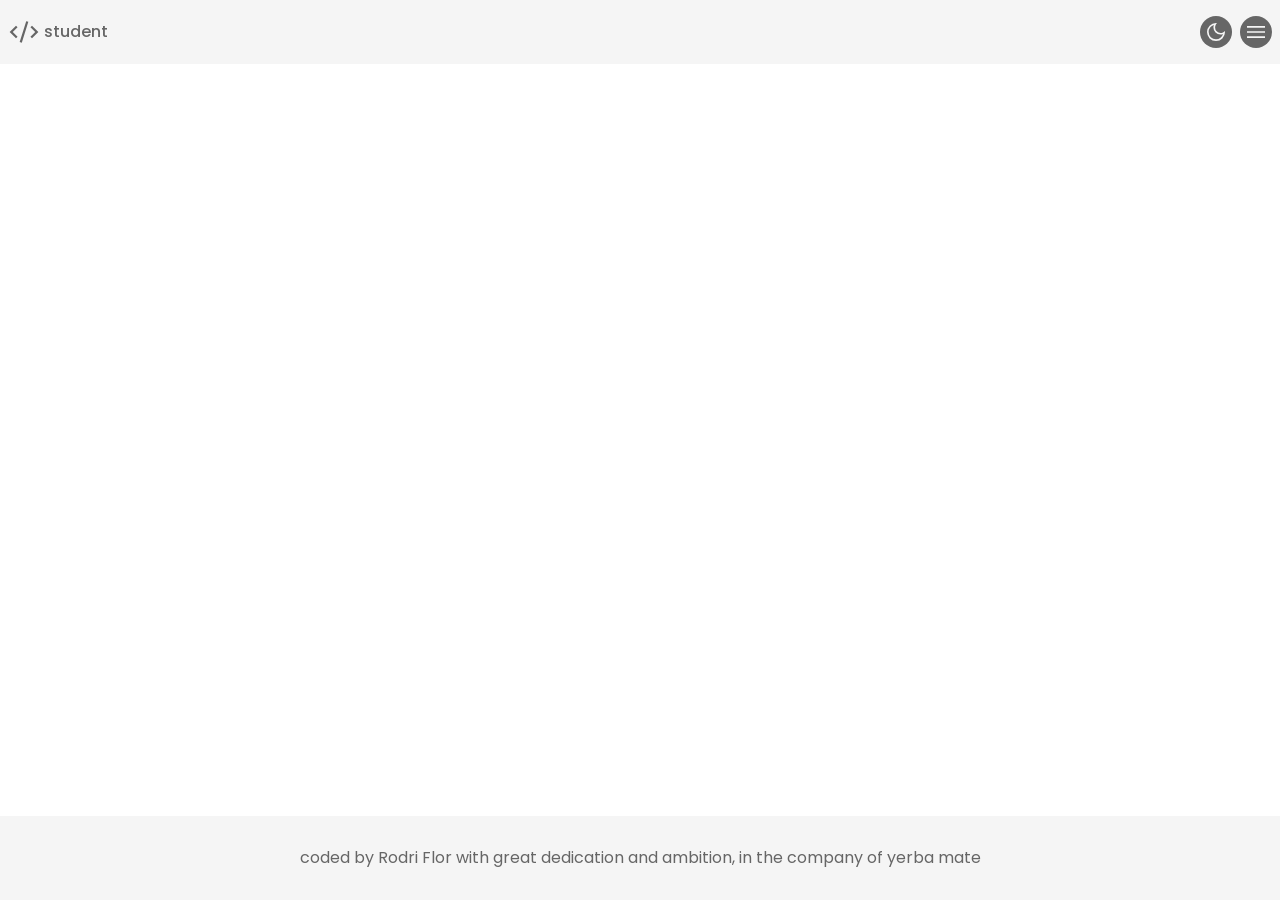
==== about.html @ 96603b1d "Replacing `<br>` with `<span>`. The `<span>` tags will serve as my line breaks in the text." ====
<!DOCTYPE html>
<html lang="en">
<head>
    <meta charset="UTF-8">
    <meta name="viewport" content="width=device-width, initial-scale=1.0">
    
    <!-- font family pack from 'google fonts' -->
    <link rel="preconnect" href="https://fonts.googleapis.com">
    <link rel="preconnect" href="https://fonts.gstatic.com" crossorigin>
    <link href="https://fonts.googleapis.com/css2?family=Poppins:ital,wght@0,100;0,200;0,300;0,400;0,500;0,600;0,700;0,800;0,900;1,100;1,200;1,300;1,400;1,500;1,600;1,700;1,800;1,900&display=swap" rel="stylesheet">

    <!-- CSS files in order. consistent, specific and unique designs. -->
    <link rel="stylesheet" href="./css/base.css">


    <title> Portfolio Task </title>
</head>
<body>
    
    <header>
        <div class="head-container">
            <!-- brandname -->
            <a href="/" class="brand-link">
                <img src="./img/icon/code-dark-icon.svg" alt=""> 
                <span> student </span> 
            </a>

            <!-- toggle buttons -->
            <div class="header-toggle-box">
                <button aria-label="toggle to dark/light mode">
                    <img src="./img/icon/moon-light-icon.svg" alt="" aria-hidden="true"> 
                </button>
                <button aria-label="toggle to open/close the dropmenu" popovertarget="drop-menu">
                    <img src="./img/icon/menu-light-icon.svg" alt="" aria-hidden="true">
                </button>
            </div>
        </div>


        <!-- page categories links -->
        <nav id="drop-menu" aria-label="main" popover="auto">
            <ul class="nav-page-list">
                <li>
                    <a href="./index.html" class="nav-link"> home </a>
                </li>         
                <li>
                    <a href="./about.html" class="nav-link"> about me </a>
                </li>
                <li>
                    <a href="./tech.html" class="nav-link"> tech stacks </a>
                </li>
                <li>
                    <a href="./projects.html" class="nav-link"> projects </a>
                </li>
                <li>
                    <a href="./contact.html" class="nav-link"> contact </a>
                </li>
            </ul>

            <!-- social media image link -->
            <ul class="nav-social-list">
                <li>
                    <a href="#" aria-label="linkedin profile">
                        <img src="./img/logo/linkedin-logo.svg" alt="" aria-hidden="true">
                    </a>
                </li>
                <li>
                    <a href="#" aria-label="github profile">
                        <img src="./img/logo/github-logo.svg" alt="" aria-hidden="true">
                    </a>
                </li>
                <li>
                    <a href="#" aria-label="x profile">
                        <img src="./img/logo/x-logo.svg" alt="" aria-hidden="true">
                    </a>
                </li>
            </ul>
        </nav>
    </header>

    
    <main>
        <div>
            
        </div>
    </main>


    <footer>
        <div class="foot-container">
            <p class="foot-p"> 
                coded by Rodri Flor with great <span> 
                dedication and ambition, in the </span>
                company of yerba mate 
            </p>
        </div>
    </footer>
    
</body>
</html>
---- css/base.css ----
:root {
    /* color theme */
    --surface:      #ffffff;

    /* header/nav */
    --header-con:   #f5f5f5; 
    --nav-link:     #666666; 
    --nav-button:   #666666;
    --nav-menu:     #f5f5f6;
    --foot-con:     #f5f5f5;
    --foot-p:       #666666;

    /* home */
    --home-titel:   #42446E;
    --pic-frame:    #E70FAA;

    /* contact */
    --contact-title: #42446E;
    --contact-p:     #E70FAA;


}



/*** 2. RESET ***/
* {
/* removes spaces that are already present on a newly opened web page */
margin:     0;
padding:    0;

/* returns the actual content size, including padding, border, margin and etc */
box-sizing: border-box;
}

/* removes the dot that comes with the list item by default */
li, summary { list-style-type: none; }

/* the images on the site is always wide as the parent-element */
img { max-width: 100%; object-fit: cover; }

/* removes the underline, which is the default. */
a { text-decoration: none; }



/*** 3. ELEMENT ***/
/* knowledge from the class */ /*
html {
    font-size: 62.5%; 1rem = 10px
} 
*/



body {
        /* standard font pack for the whole project */
        font-family:        "Poppins", sans-serif;
        font-size:          1rem;
        font-weight:        300;
        line-height:        1;
        background-color:   #ffffff;


        display: grid;
        grid-template-rows: auto 1fr auto;
        min-height: 100dvh;
}



/*** 4. SHARED BLOCK ***/
header {
        background-color: var(--surface);
        user-select: none;


    .head-container {
        display: flex;
        justify-content: space-between;
        padding: 1rem .5rem;
            background-color: var(--header-con);
    }


    .header-toggle-box {
        display: flex;
        column-gap: .5rem;
    }


    #drop-menu {
        border: none;
        width: 100%;
        top: 4rem;
            background-color: var(--nav-menu);
        }


    .nav-social-list {
        display: flex;
        column-gap: 2rem;
        justify-content: center;
        padding: 2rem;
    }
}





footer {
        background-color: var(--foot-con);


    .foot-container {
        padding: 2rem .5rem;
    }
}



/*** 5. FEATURING ***/
/* paragraph */
.foot-p {
        font-weight: 400;
        line-height: 1.25;
        text-align: center;
        color: var(--foot-p);
}


/* link */
.nav-link { 
    display: block;
    padding: 1rem 0;
        font-weight: 400;
        text-align: center;
        color: var(--nav-link);

}


/* link image */
.brand-link {
    display: flex;
    column-gap: .25rem;
    align-items: center;
    max-width: 2rem; max-height: 2rem;
    cursor: pointer;
        
    span {
            font-weight: 500;
            color: var(--nav-link);
    }
}


/* buttons/img */
.header-toggle-box button {
    padding: .25rem;
    border: none;
    border-radius: 50%;
    max-width: 2rem; max-height: 2rem;
        background-color: var(--nav-button);

    img {
        aspect-ratio: 1/1;
    }
}



/*** 6. RESPONSIVE ***/
/* laptop */
@media only screen and (max-width: 64rem) {

}


/* tablet */
@media only screen and (max-width: 48rem) {

}


/* ignore mobile */ 
    /* 
@media only screen and (max-width: 26.5625rem) {

} 
    */
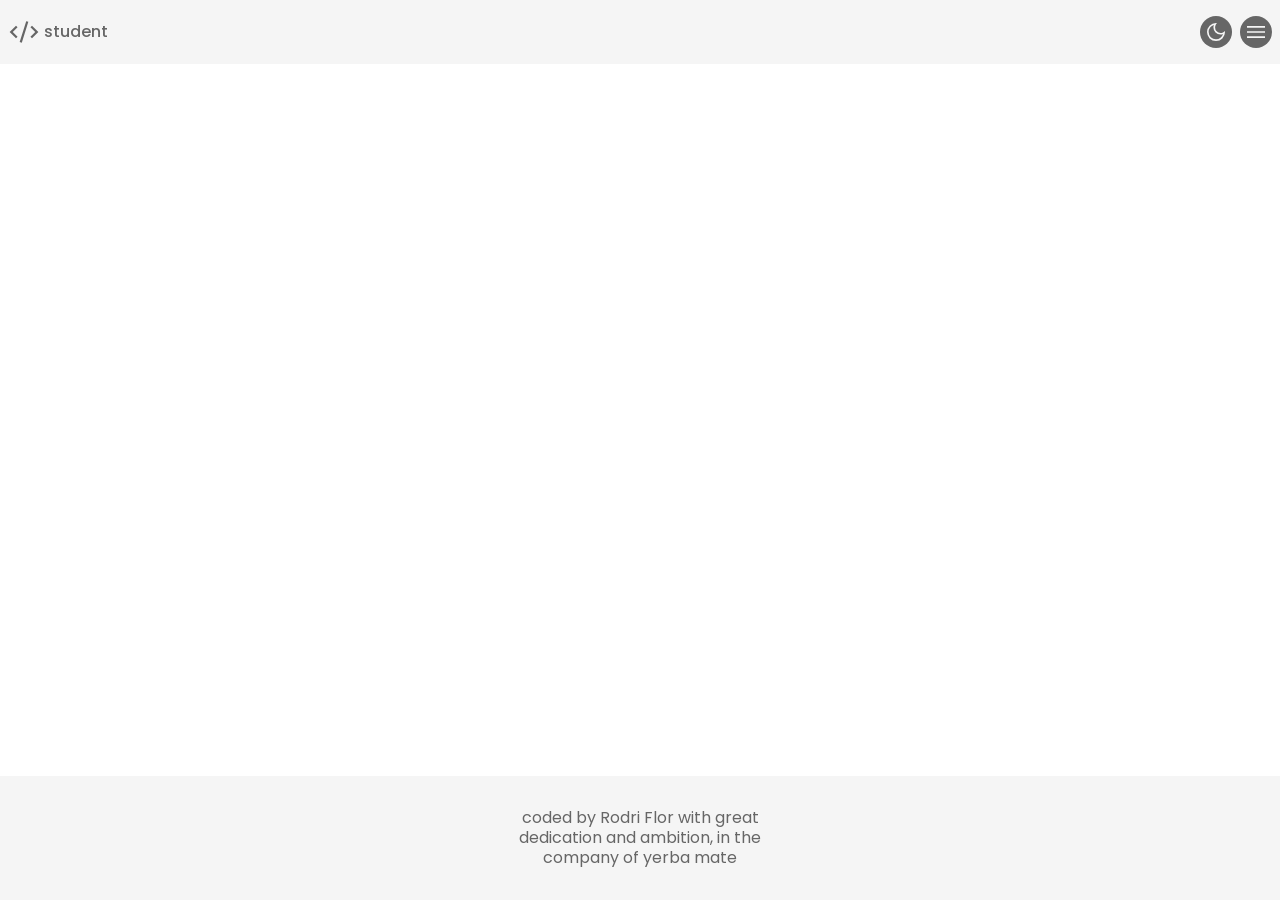
==== commit 1de69ec1: "Created a card for the project section and styled it for mobile view." ====
--- a/about.html
+++ b/about.html
@@ -89,8 +89,8 @@
     <footer>
         <div class="foot-container">
             <p class="foot-p"> 
-                coded by Rodri Flor with great <span> 
-                dedication and ambition, in the </span>
+                coded by Rodri Flor with great <span class="span-br"> 
+                dedication and ambition, in the <span class="span-br">
                 company of yerba mate 
             </p>
         </div>
--- a/css/base.css
+++ b/css/base.css
@@ -1,23 +1,36 @@
 :root {
     /* color theme */
-    --surface:      #ffffff;
+    --surface:      #FFFFFF;
 
     /* header/nav */
-    --header-con:   #f5f5f5; 
+    --header-con:   #F5F5F5; 
     --nav-link:     #666666; 
     --nav-button:   #666666;
-    --nav-menu:     #f5f5f6;
-    --foot-con:     #f5f5f5;
+    --nav-menu:     #F5F5F5;
+    --foot-con:     #F5F5F5;
     --foot-p:       #666666;
 
     /* home */
     --home-titel:   #42446E;
     --pic-frame:    #E70FAA;
 
+    /* tech */
+    --tech-title:   #42446E;
+    --tech-p:       #E70FAA;
+    --tech-bframe:  #F5F5F5;
+
+    /* projects */
+    --project-title:#42446E;
+    --project-p:    #E70FAA;
+    --project-card: #F5F5F5;
+    --pr-card-title:#000000;
+    --pr-card-p:    #666666;
+    --pr-card-foot: #666666;
+    --pr-card-link: #000000;
+
     /* contact */
     --contact-title: #42446E;
     --contact-p:     #E70FAA;
-
 
 }
 
@@ -127,7 +140,12 @@
         line-height: 1.25;
         text-align: center;
         color: var(--foot-p);
-}
+
+    .span-br {
+        display: block;
+    }
+}
+
 
 
 /* link */
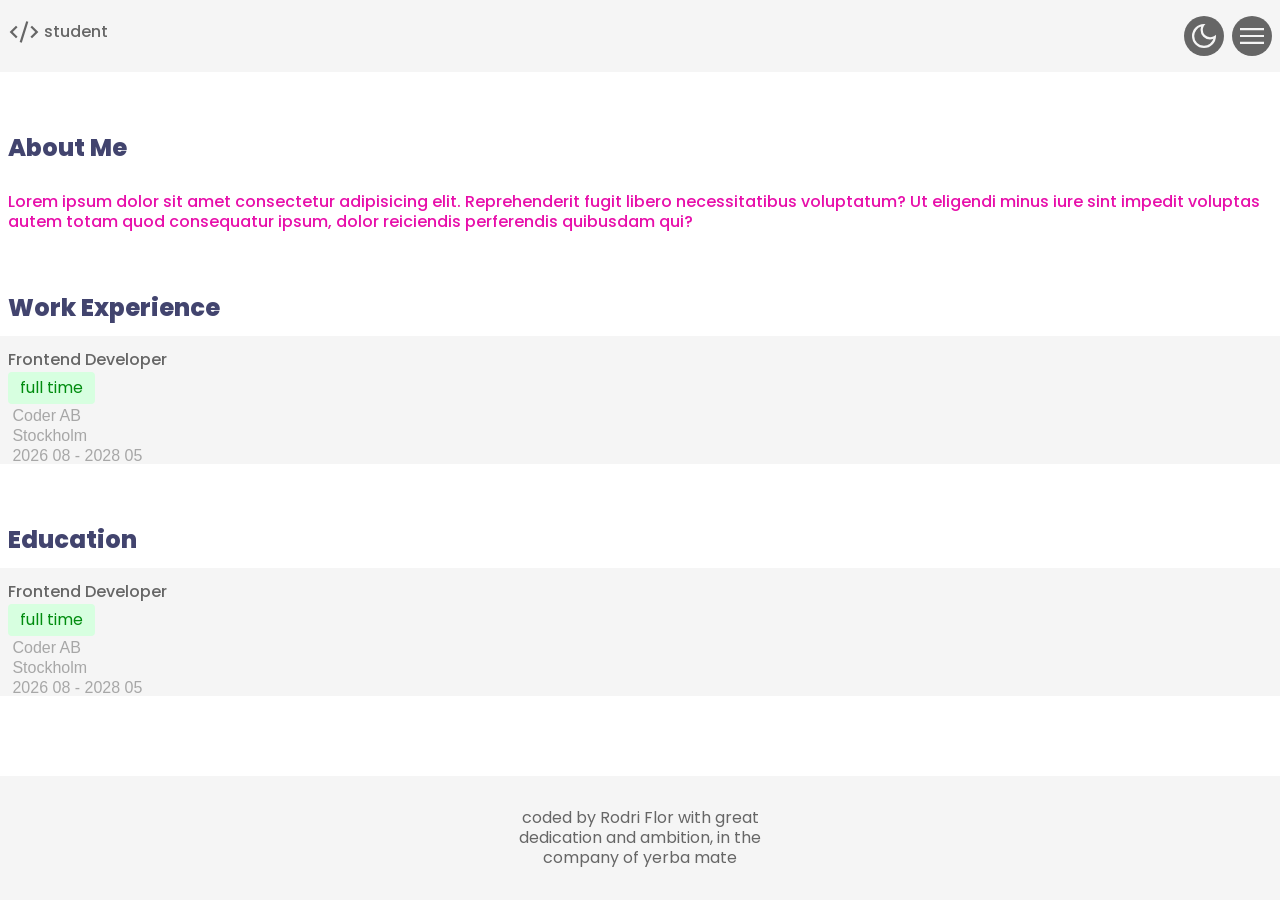
==== commit 989f69a2: "Built and styled the about section. It even includes a list menu when clicking the list box." ====
--- a/about.html
+++ b/about.html
@@ -11,6 +11,7 @@
 
     <!-- CSS files in order. consistent, specific and unique designs. -->
     <link rel="stylesheet" href="./css/base.css">
+    <link rel="stylesheet" href="./css/about.css">
 
 
     <title> Portfolio Task </title>
@@ -80,8 +81,81 @@
 
     
     <main>
-        <div>
-            
+        <div class="about-container">
+            <article>
+                <h1 class="about-title"> About Me </h1>
+                <p class="about-p"> 
+                    Lorem ipsum dolor sit amet consectetur adipisicing elit. 
+                    Reprehenderit fugit libero necessitatibus voluptatum? 
+                    Ut eligendi minus iure sint impedit voluptas autem totam quod consequatur ipsum, 
+                    dolor reiciendis perferendis quibusdam qui?
+                </p>
+            </article>
+
+            <section aria-labelledby="work">
+                <h2> Work Experience </h2>
+                <ul class="task-list">
+                    <li> 
+                        <details class="task">
+                            <summary>
+                                <span class="task-top">
+                                    <span class="task-title"> Frontend Developer </span>
+                                    <span class="task-period"> full time </span>
+                                </span>
+                                <span class="task-details">
+                                    <span class="task-adress">
+                                        <span><img src="#" alt="" aria-label="true"> Coder AB </span>
+                                        <span><img src="#" alt="" aria-label="true"> Stockholm </span>
+                                    </span>
+                                    <span class="task-date">
+                                        <img src="#" alt="" aria-label="true">
+                                        <time datetime="2026-08"> 2026 08 </time> -
+                                        <time datetime="2028-05"> 2028 05 </time>
+                                    </span>
+                                </span>
+                            </summary>
+                            <p class="task-info">
+                                Lorem ipsum dolor sit amet consectetur adipisicing elit. 
+                                Officia temporibus quaerat cumque labore iste consequatur laboriosam hic inventore in iusto, 
+                                facilis odit nisi modi voluptates magnam amet rem distinctio tempora.
+                            </p>
+                        </details>
+                    </li>
+                </ul>
+            </section>
+
+            <section aria-labelledby="education">
+                <h2> Education </h2>
+                <ul class="task-list">
+                    <li> 
+                        <details class="task">
+                            <summary>
+                                <span class="task-top">
+                                    <span class="task-title"> Frontend Developer </span>
+                                    <span class="task-period"> full time </span>
+                                </span>
+                                <span class="task-details">
+                                    <span class="task-adress">
+                                        <span><img src="#" alt=""> Coder AB </span>
+                                        <span><img src="#" alt=""> Stockholm </span>
+                                    </span>
+                                    <span class="task-date">
+                                        <img src="#" alt="">
+                                        <time datetime="2026-08"> 2026 08 </time> -
+                                        <time datetime="2028-05"> 2028 05 </time>
+                                    </span>
+                                </span>
+                            </summary>
+                            <p class="task-info">
+                                Lorem ipsum dolor sit amet consectetur adipisicing elit. 
+                                Officia temporibus quaerat cumque labore iste consequatur laboriosam hic inventore in iusto, 
+                                facilis odit nisi modi voluptates magnam amet rem distinctio tempora.
+                            </p>
+                        </details>
+
+                    </li>
+                </ul>
+            </section>
         </div>
     </main>
 
@@ -89,8 +163,8 @@
     <footer>
         <div class="foot-container">
             <p class="foot-p"> 
-                coded by Rodri Flor with great <span class="span-br"> 
-                dedication and ambition, in the <span class="span-br">
+                coded by Rodri Flor with great <br class="br">
+                dedication and ambition, in the <br class="br">
                 company of yerba mate 
             </p>
         </div>
--- a/css/base.css
+++ b/css/base.css
@@ -13,6 +13,16 @@
     /* home */
     --home-titel:   #42446E;
     --pic-frame:    #E70FAA;
+
+    /* about */
+    --about-title:  #42446E;
+    --about-p:      #E70FAA;
+    --about-list:   #F5F5F5;
+    --ab-list-titel:#666666;
+    --ab-list-p:    #666666;
+    --ab-list-ps:   #A7A7A7;
+    --ab-list-box:  #D7FFE0;
+    --ab-list-boxp: #018C0F;
 
     /* tech */
     --tech-title:   #42446E;
@@ -141,7 +151,7 @@
         text-align: center;
         color: var(--foot-p);
 
-    .span-br {
+    .br {
         display: block;
     }
 }
@@ -176,14 +186,16 @@
 
 /* buttons/img */
 .header-toggle-box button {
+    display: flex;
     padding: .25rem;
     border: none;
     border-radius: 50%;
-    max-width: 2rem; max-height: 2rem;
+
         background-color: var(--nav-button);
 
     img {
         aspect-ratio: 1/1;
+        max-width: 2rem; max-height: 2rem;
     }
 }
 
--- a/css/about.css
+++ b/css/about.css
@@ -0,0 +1,130 @@
+/*** 4. BLOCK ***/
+main {
+    padding: 4rem 0;
+
+    .about-container {
+        display: flex;
+        flex-direction: column;
+        row-gap: 4em;
+    }
+
+    article {
+        display: flex;
+        flex-direction: column;
+        row-gap: 2rem;
+    }
+
+    section {
+        display: flex;
+        flex-direction: column;
+        row-gap: 1rem;
+    }
+}
+
+
+
+/*** 5. FEATURING ***/
+/* title */
+.about-title, h2 {
+    padding: 0 .5rem;
+        font-size: 1.5rem;
+        font-weight: 800;
+            color: var(--about-title);
+}
+
+/* paragraph */
+.about-p {
+    padding: 0 .5rem;
+        font-weight: 500;
+        line-height: 1.25;
+        color: var(--contact-p);
+
+}
+
+.task-list {
+    padding-top: 1rem;
+        background-color: var(--about-list);
+
+    .task {
+        display: flex;
+        flex-direction: column;
+        row-gap: 1rem;
+    }
+    
+    summary {
+        display: flex;
+        flex-direction: column;
+        row-gap: .25rem;
+    }
+
+    .task-top {
+        display: flex;
+        flex-direction: column;
+        row-gap: .25rem;
+        padding: 0 .5rem;
+
+        .task-title {
+                font-weight: 500;
+                color: var(--ab-list-titel);
+        }
+
+        .task-period {
+            padding: .5rem .75rem;
+            border-radius: .25rem;
+            width: fit-content;
+                font-weight: 400;
+                color: var(--ab-list-boxp);
+                background-color: var(--ab-list-box);
+        }
+    }
+
+    .task-details {
+        display: flex;
+        flex-direction: column;
+        row-gap: .25rem;
+        padding: 0 .5rem;
+    }
+
+    .task-adress {
+        display: flex;
+        flex-direction: column;
+        row-gap: .25rem;
+
+        span {
+                color: var(--ab-list-ps);
+        }
+    }
+
+    .task-date {
+            color: var(--ab-list-ps);
+    }
+
+    .task-info {
+        padding: 0 1rem;
+            font-weight: 400;
+            line-height: 1.25;
+            color: var(--ab-list-p);
+    }
+}
+
+
+
+
+
+/*** 6. RESPONSIVE ***/
+/* laptop */
+@media only screen and (max-width: 64rem) {
+
+}
+
+
+/* tablet */
+@media only screen and (max-width: 48rem) {
+
+}
+
+
+/* mobile */
+@media only screen and (max-width: 26.5625rem) {
+
+}
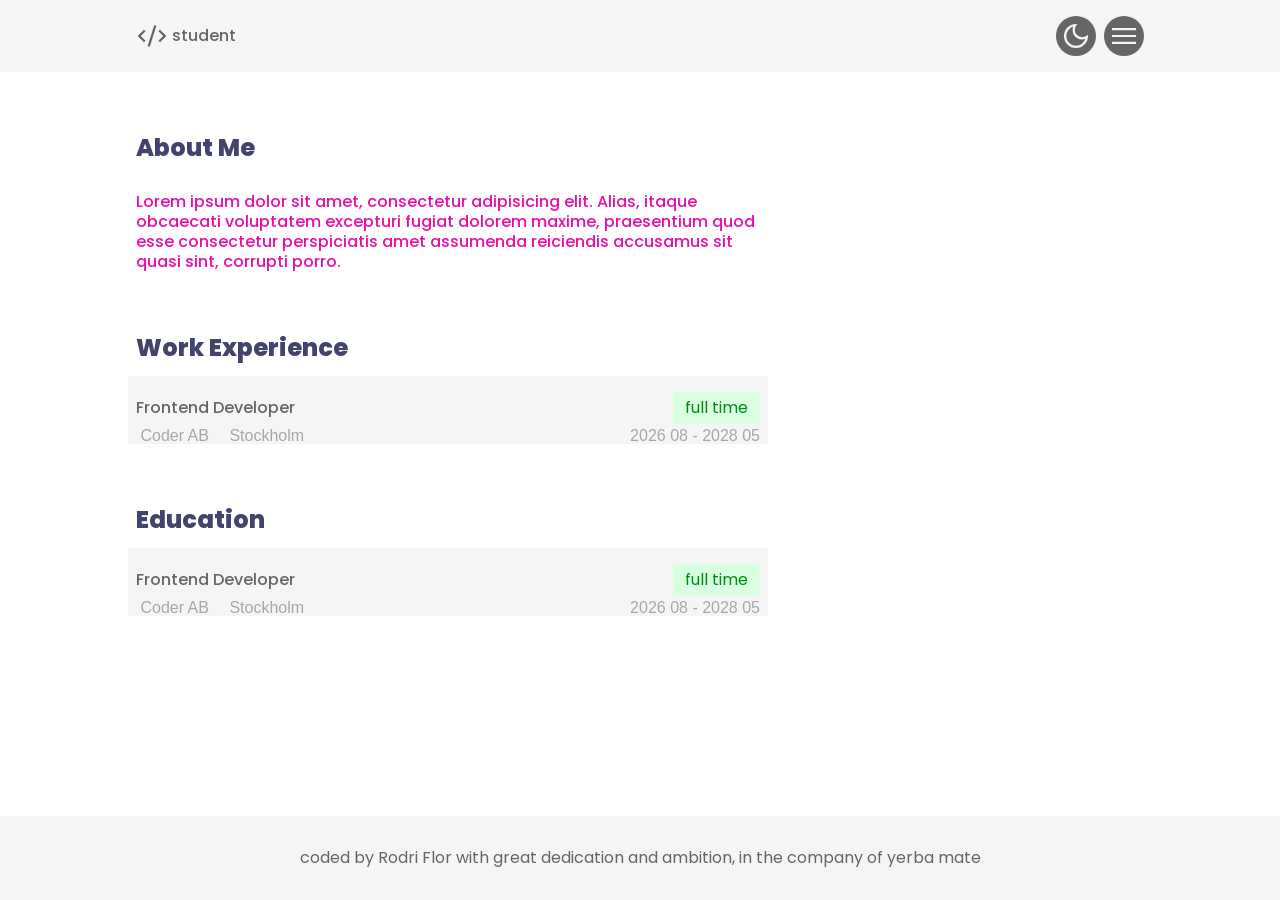
==== commit 5b63a141: "Responsive HTML-element for mobile/tablet and desktop." ====
--- a/about.html
+++ b/about.html
@@ -85,10 +85,10 @@
             <article>
                 <h1 class="about-title"> About Me </h1>
                 <p class="about-p"> 
-                    Lorem ipsum dolor sit amet consectetur adipisicing elit. 
-                    Reprehenderit fugit libero necessitatibus voluptatum? 
-                    Ut eligendi minus iure sint impedit voluptas autem totam quod consequatur ipsum, 
-                    dolor reiciendis perferendis quibusdam qui?
+                    Lorem ipsum dolor sit amet, consectetur adipisicing elit. Alias, 
+                    itaque obcaecati voluptatem excepturi fugiat dolorem maxime, 
+                    praesentium quod esse consectetur perspiciatis amet assumenda 
+                    reiciendis accusamus sit quasi sint, corrupti porro.
                 </p>
             </article>
 
@@ -163,8 +163,8 @@
     <footer>
         <div class="foot-container">
             <p class="foot-p"> 
-                coded by Rodri Flor with great <br class="br">
-                dedication and ambition, in the <br class="br">
+                coded by Rodri Flor with great 
+                dedication and ambition, in the 
                 company of yerba mate 
             </p>
         </div>
--- a/css/base.css
+++ b/css/base.css
@@ -94,13 +94,14 @@
 
 /*** 4. SHARED BLOCK ***/
 header {
-        background-color: var(--surface);
+        background-color: var(--header-con);
         user-select: none;
 
 
     .head-container {
         display: flex;
         justify-content: space-between;
+        align-items: center;
         padding: 1rem .5rem;
             background-color: var(--header-con);
     }
@@ -134,7 +135,6 @@
 
 footer {
         background-color: var(--foot-con);
-
 
     .foot-container {
         padding: 2rem .5rem;
@@ -150,10 +150,6 @@
         line-height: 1.25;
         text-align: center;
         color: var(--foot-p);
-
-    .br {
-        display: block;
-    }
 }
 
 
@@ -203,20 +199,33 @@
 
 /*** 6. RESPONSIVE ***/
 /* laptop */
-@media only screen and (max-width: 64rem) {
+@media only screen and (min-width: 64rem) { 
 
 }
 
 
 /* tablet */
-@media only screen and (max-width: 48rem) {
-
-}
-
-
-/* ignore mobile */ 
-    /* 
-@media only screen and (max-width: 26.5625rem) {
-
-} 
-    */+@media only screen and (min-width: 48rem) {
+
+}
+
+@media only screen and (min-width: 26.5625rem) {
+    header {
+
+        .head-container {
+            max-width: 64rem;
+            margin: 0 auto;
+        }
+
+    }
+
+    footer {
+        background-color: var(--foot-con);
+
+
+        .foot-container {
+            max-width: 64rem;
+            margin: 0 auto;
+        }
+    }
+} 
--- a/css/about.css
+++ b/css/about.css
@@ -6,18 +6,22 @@
         display: flex;
         flex-direction: column;
         row-gap: 4em;
+        max-width: 64rem;
+        margin: 0 auto;
     }
 
     article {
         display: flex;
         flex-direction: column;
         row-gap: 2rem;
+        max-width: 40rem;
     }
 
     section {
         display: flex;
         flex-direction: column;
         row-gap: 1rem;
+        max-width: 40rem;
     }
 }
 
@@ -41,6 +45,7 @@
 
 }
 
+/* list */
 .task-list {
     padding-top: 1rem;
         background-color: var(--about-list);
@@ -113,18 +118,36 @@
 
 /*** 6. RESPONSIVE ***/
 /* laptop */
-@media only screen and (max-width: 64rem) {
+@media only screen and (min-width: 64rem) {
 
 }
 
 
 /* tablet */
-@media only screen and (max-width: 48rem) {
+@media only screen and (min-width: 48rem) {
 
 }
 
 
 /* mobile */
-@media only screen and (max-width: 26.5625rem) {
+@media only screen and (min-width: 26.5625rem) {
+    .task-list {
 
+        .task-top {
+            flex-direction: row;
+            justify-content: space-between;
+            align-items: center;
+        }
+
+        .task-details {
+            flex-direction: row;
+            justify-content: space-between;
+        }
+
+        .task-adress {
+            flex-direction: row;
+            column-gap: 1rem;
+        }
+
+    }
 }
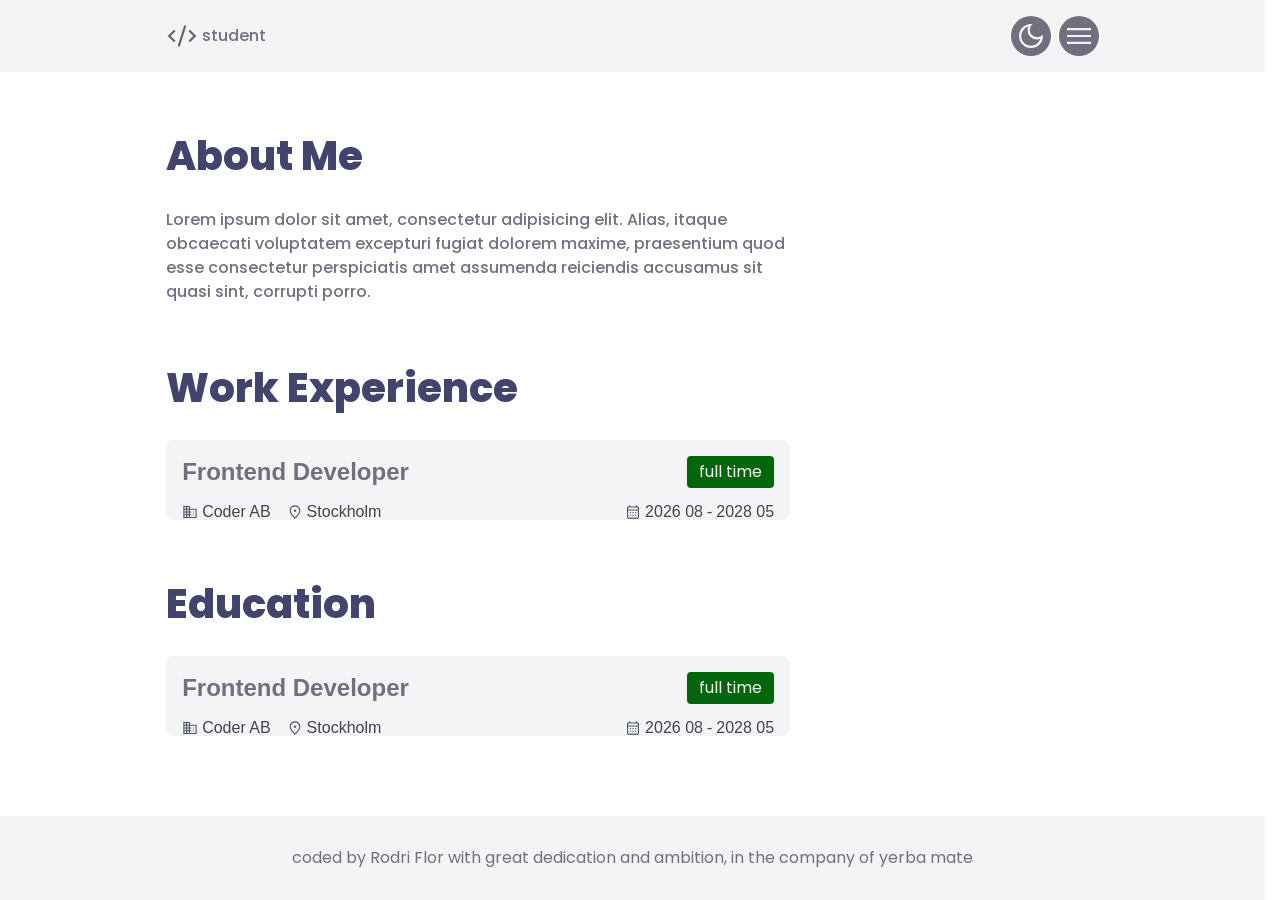
==== commit f47de626: "adjust the colors for text contrast (WCAG AA)" ====
--- a/about.html
+++ b/about.html
@@ -104,11 +104,11 @@
                                 </span>
                                 <span class="task-details">
                                     <span class="task-adress">
-                                        <span><img src="#" alt="" aria-label="true"> Coder AB </span>
-                                        <span><img src="#" alt="" aria-label="true"> Stockholm </span>
+                                        <span><img src="./img/icon/building-dark-icon.svg" alt=""> Coder AB </span>
+                                        <span><img src="./img/icon/location-dark-icon.svg" alt=""> Stockholm </span>
                                     </span>
                                     <span class="task-date">
-                                        <img src="#" alt="" aria-label="true">
+                                        <img src="./img/icon/calendar-dark-icon.svg" alt="">
                                         <time datetime="2026-08"> 2026 08 </time> -
                                         <time datetime="2028-05"> 2028 05 </time>
                                     </span>
@@ -120,6 +120,7 @@
                                 facilis odit nisi modi voluptates magnam amet rem distinctio tempora.
                             </p>
                         </details>
+
                     </li>
                 </ul>
             </section>
@@ -136,11 +137,11 @@
                                 </span>
                                 <span class="task-details">
                                     <span class="task-adress">
-                                        <span><img src="#" alt=""> Coder AB </span>
-                                        <span><img src="#" alt=""> Stockholm </span>
+                                        <span><img src="./img/icon/building-dark-icon.svg" alt=""> Coder AB </span>
+                                        <span><img src="./img/icon/location-dark-icon.svg" alt=""> Stockholm </span>
                                     </span>
                                     <span class="task-date">
-                                        <img src="#" alt="">
+                                        <img src="./img/icon/calendar-dark-icon.svg" alt="">
                                         <time datetime="2026-08"> 2026 08 </time> -
                                         <time datetime="2028-05"> 2028 05 </time>
                                     </span>
--- a/css/base.css
+++ b/css/base.css
@@ -3,44 +3,47 @@
     --surface:      #FFFFFF;
 
     /* header/nav */
-    --header-con:   #F5F5F5; 
-    --nav-link:     #666666; 
-    --nav-button:   #666666;
-    --nav-menu:     #F5F5F5;
-    --foot-con:     #F5F5F5;
-    --foot-p:       #666666;
+    --header-con:   #F3F4F6; 
+    --nav-link:     #707080; /* #666666 */
+    --nav-button:   #707080;
+    --nav-menu:     #F3F4F6;
+    --foot-con:     #F3F4F6;
+    --foot-p:       #707080;
 
     /* home */
     --home-titel:   #42446E;
-    --pic-frame:    #E70FAA;
+    --pic-frame:    #076D99; /* #14B2F5  */
 
     /* about */
     --about-title:  #42446E;
-    --about-p:      #E70FAA;
-    --about-list:   #F5F5F5;
-    --ab-list-titel:#666666;
-    --ab-list-p:    #666666;
-    --ab-list-ps:   #A7A7A7;
-    --ab-list-box:  #D7FFE0;
-    --ab-list-boxp: #018C0F;
+    --about-p:      #707080;
+    --about-list:   #F3F4F6;
+    --ab-list-titel:#707080;
+    --ab-list-p:    #F3F4F6; /* #3D3F66 */
+    --ab-list-ps:   #43434D; /* #A7A7A7 */
+    --ab-list-box:  #01660B; /* #D7FFE0 */
+    --ab-list-boxp: #F3F4F6; /* #161627 #018C0F */
+    --ab-list-bdr:  #858599;
+    --ab-task-info: #076D99;
 
     /* tech */
     --tech-title:   #42446E;
-    --tech-p:       #E70FAA;
-    --tech-bframe:  #F5F5F5;
+    --tech-p:       #3D3F66;
+    --tech-bframe:  #F3F4F6;
 
     /* projects */
     --project-title:#42446E;
-    --project-p:    #E70FAA;
-    --project-card: #F5F5F5;
-    --pr-card-title:#000000;
-    --pr-card-p:    #666666;
-    --pr-card-foot: #666666;
-    --pr-card-link: #000000;
+    --project-p:    #3D3F66;
+    --project-card: #F3F4F6;
+    --pr-card-title:#42446E; /* 000000 */
+    --pr-card-p:    #3D3F66;
+    --pr-card-foot: #43434D;
+    --pr-card-link: #42446E;
+    --pr-card-bdr:  #858599;
 
     /* contact */
     --contact-title: #42446E;
-    --contact-p:     #E70FAA;
+    --contact-p:     #087DAF;
 
 }
 
@@ -74,6 +77,10 @@
 } 
 */
 
+
+html {
+    scrollbar-gutter: stable;
+}
 
 
 body {
@@ -103,7 +110,8 @@
         justify-content: space-between;
         align-items: center;
         padding: 1rem .5rem;
-            background-color: var(--header-con);
+        max-width: 64rem;
+        margin: 0 auto;
     }
 
 
@@ -137,6 +145,8 @@
         background-color: var(--foot-con);
 
     .foot-container {
+        max-width: 64rem;
+        margin: 0 auto;
         padding: 2rem .5rem;
     }
 }
@@ -186,6 +196,7 @@
     padding: .25rem;
     border: none;
     border-radius: 50%;
+    cursor: pointer;
 
         background-color: var(--nav-button);
 
@@ -200,7 +211,21 @@
 /*** 6. RESPONSIVE ***/
 /* laptop */
 @media only screen and (min-width: 64rem) { 
-
+    header {
+
+        .head-container {
+            width: min(75%, 64rem);
+        }
+
+    }
+
+    footer {
+
+        .foot-container {
+            width: min(75%, 64rem);
+        }
+
+    }
 }
 
 
@@ -209,23 +234,7 @@
 
 }
 
+/* mobile */
 @media only screen and (min-width: 26.5625rem) {
-    header {
-
-        .head-container {
-            max-width: 64rem;
-            margin: 0 auto;
-        }
-
-    }
-
-    footer {
-        background-color: var(--foot-con);
-
-
-        .foot-container {
-            max-width: 64rem;
-            margin: 0 auto;
-        }
-    }
+
 } 
--- a/css/about.css
+++ b/css/about.css
@@ -14,14 +14,20 @@
         display: flex;
         flex-direction: column;
         row-gap: 2rem;
+        padding: 0 .5rem;
         max-width: 40rem;
     }
 
     section {
         display: flex;
         flex-direction: column;
-        row-gap: 1rem;
+        row-gap: 2rem;
+        padding: 0 .5rem;
         max-width: 40rem;
+
+        h1 {
+            padding: 0 .5rem;
+        }
     }
 }
 
@@ -30,24 +36,24 @@
 /*** 5. FEATURING ***/
 /* title */
 .about-title, h2 {
-    padding: 0 .5rem;
-        font-size: 1.5rem;
+        font-size: clamp(1.5rem, 5vw, 2.5rem);
         font-weight: 800;
             color: var(--about-title);
 }
 
 /* paragraph */
 .about-p {
-    padding: 0 .5rem;
         font-weight: 500;
-        line-height: 1.25;
-        color: var(--contact-p);
+        line-height: 1.5;
+        color: var(--about-p);
 
 }
 
 /* list */
 .task-list {
     padding-top: 1rem;
+    border-radius: .5rem;
+    /* border: .1rem solid var(--ab-list-bdr); */
         background-color: var(--about-list);
 
     .task {
@@ -59,17 +65,19 @@
     summary {
         display: flex;
         flex-direction: column;
-        row-gap: .25rem;
+        row-gap: 1rem;
+            cursor: pointer;
     }
 
     .task-top {
         display: flex;
         flex-direction: column;
         row-gap: .25rem;
-        padding: 0 .5rem;
+        padding: 0 1rem;
 
         .task-title {
-                font-weight: 500;
+                font-size: clamp(1.25rem, 3vw, 1.5rem);
+                font-weight: 600;
                 color: var(--ab-list-titel);
         }
 
@@ -77,6 +85,7 @@
             padding: .5rem .75rem;
             border-radius: .25rem;
             width: fit-content;
+                font-size: 1rem;
                 font-weight: 400;
                 color: var(--ab-list-boxp);
                 background-color: var(--ab-list-box);
@@ -87,7 +96,7 @@
         display: flex;
         flex-direction: column;
         row-gap: .25rem;
-        padding: 0 .5rem;
+        padding: 0 1rem;
     }
 
     .task-adress {
@@ -96,19 +105,34 @@
         row-gap: .25rem;
 
         span {
+            display: flex;
+            column-gap: .25rem;
+            align-items: center;
                 color: var(--ab-list-ps);
+        }
+
+        img {
+            max-width: 1rem; max-height: 1rem;
         }
     }
 
     .task-date {
+        display: flex;
+        column-gap: .25rem;
+        align-items: center;
             color: var(--ab-list-ps);
+
+        img {
+            max-width: 1rem; max-height: 1rem;
+        }
     }
 
     .task-info {
-        padding: 0 1rem;
+        padding: 1rem 1rem 1rem;
             font-weight: 400;
-            line-height: 1.25;
+            line-height: 1.5;
             color: var(--ab-list-p);
+                background-color: var(--ab-task-info);
     }
 }
 
@@ -119,7 +143,13 @@
 /*** 6. RESPONSIVE ***/
 /* laptop */
 @media only screen and (min-width: 64rem) {
+    main {
 
+        .about-container {
+            width: min(75%, 64rem);
+        }
+
+    }
 }
 
 
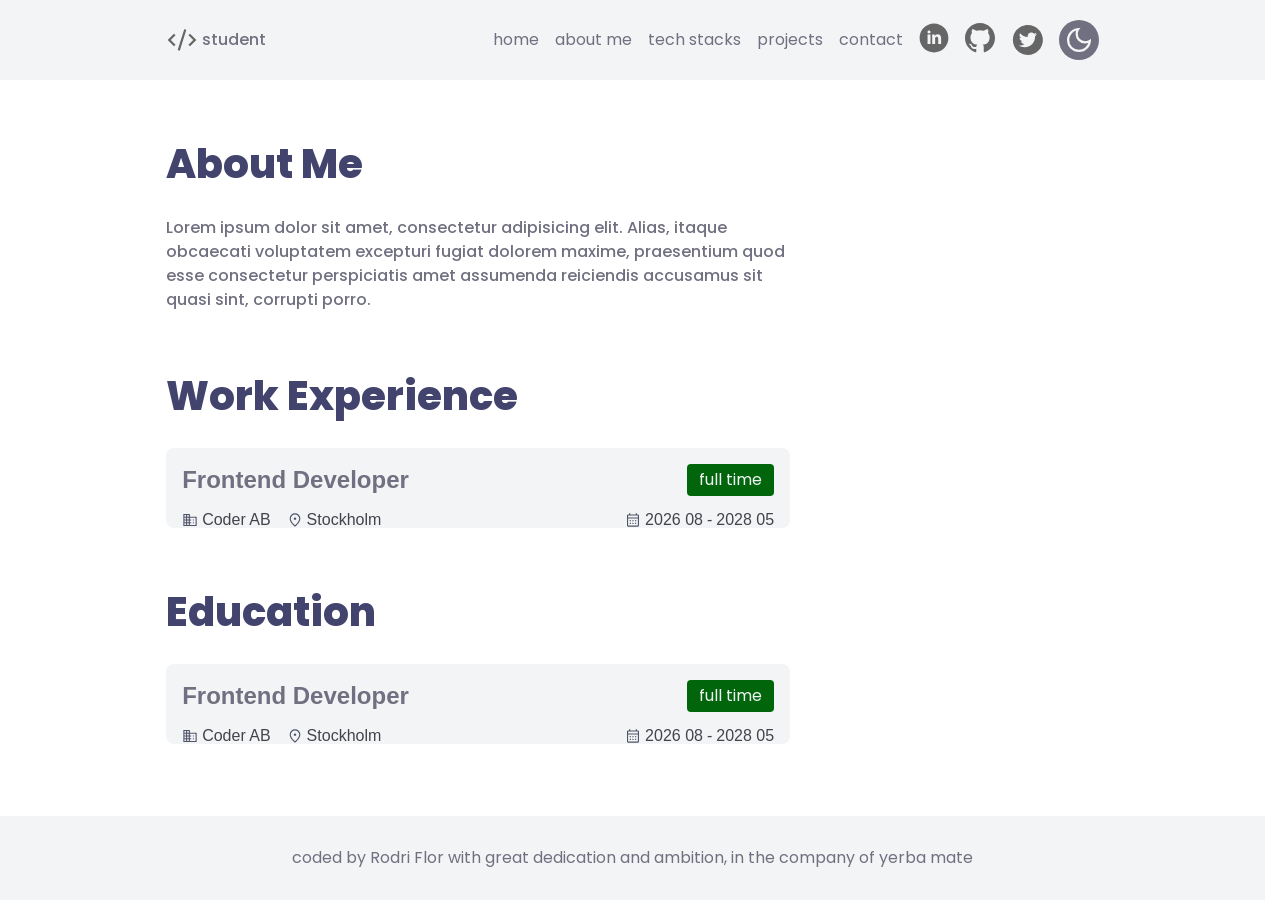
==== commit 9903cca0: "Fixed main/dropdown menu. It collapses or appears, depending on the screen size." ====
--- a/about.html
+++ b/about.html
@@ -26,12 +26,52 @@
                 <span> student </span> 
             </a>
 
+            <!-- page categories links -->
+            <nav class="main-menu" aria-label="main navigation">
+                <ul class="nav-page-list">
+                    <li>
+                        <a href="./index.html" class="nav-link"> home </a>
+                    </li>         
+                    <li>
+                        <a href="./about.html" class="nav-link"> about me </a>
+                    </li>
+                    <li>
+                        <a href="./tech.html" class="nav-link"> tech stacks </a>
+                    </li>
+                    <li>
+                        <a href="./projects.html" class="nav-link"> projects </a>
+                    </li>
+                    <li>
+                        <a href="./contact.html" class="nav-link"> contact </a>
+                    </li>
+                </ul>
+
+                <!-- social media image link -->
+                <ul class="nav-social-list">
+                    <li>
+                        <a href="#" aria-label="linkedin profile">
+                            <img src="./img/logo/linkedin-logo.svg" alt="" aria-hidden="true">
+                        </a>
+                    </li>
+                    <li>
+                        <a href="#" aria-label="github profile">
+                            <img src="./img/logo/github-logo.svg" alt="" aria-hidden="true">
+                        </a>
+                    </li>
+                    <li>
+                        <a href="#" aria-label="x profile">
+                            <img src="./img/logo/x-logo.svg" alt="" aria-hidden="true">
+                        </a>
+                    </li>
+                </ul>
+            </nav>
+
             <!-- toggle buttons -->
             <div class="header-toggle-box">
                 <button aria-label="toggle to dark/light mode">
                     <img src="./img/icon/moon-light-icon.svg" alt="" aria-hidden="true"> 
                 </button>
-                <button aria-label="toggle to open/close the dropmenu" popovertarget="drop-menu">
+                <button class="drop-none" aria-label="toggle to open/close the dropmenu" popovertarget="drop-menu">
                     <img src="./img/icon/menu-light-icon.svg" alt="" aria-hidden="true">
                 </button>
             </div>
@@ -39,27 +79,27 @@
 
 
         <!-- page categories links -->
-        <nav id="drop-menu" aria-label="main" popover="auto">
-            <ul class="nav-page-list">
-                <li>
-                    <a href="./index.html" class="nav-link"> home </a>
+        <nav id="drop-menu" aria-label="main navigation" popover="auto">
+            <ul class="drop-page-list">
+                <li>
+                    <a href="./index.html" class="drop-link"> home </a>
                 </li>         
                 <li>
-                    <a href="./about.html" class="nav-link"> about me </a>
-                </li>
-                <li>
-                    <a href="./tech.html" class="nav-link"> tech stacks </a>
-                </li>
-                <li>
-                    <a href="./projects.html" class="nav-link"> projects </a>
-                </li>
-                <li>
-                    <a href="./contact.html" class="nav-link"> contact </a>
+                    <a href="./about.html" class="drop-link"> about me </a>
+                </li>
+                <li>
+                    <a href="./tech.html" class="drop-link"> tech stacks </a>
+                </li>
+                <li>
+                    <a href="./projects.html" class="drop-link"> projects </a>
+                </li>
+                <li>
+                    <a href="./contact.html" class="drop-link"> contact </a>
                 </li>
             </ul>
 
             <!-- social media image link -->
-            <ul class="nav-social-list">
+            <ul class="drop-social-list">
                 <li>
                     <a href="#" aria-label="linkedin profile">
                         <img src="./img/logo/linkedin-logo.svg" alt="" aria-hidden="true">
--- a/css/base.css
+++ b/css/base.css
@@ -107,7 +107,8 @@
 
     .head-container {
         display: flex;
-        justify-content: space-between;
+        column-gap: 1rem;
+        justify-content: end;
         align-items: center;
         padding: 1rem .5rem;
         max-width: 64rem;
@@ -117,7 +118,24 @@
 
     .header-toggle-box {
         display: flex;
-        column-gap: .5rem;
+        column-gap: 1rem;
+    }
+
+
+    .main-menu {
+        display: none;
+        column-gap: 1rem; 
+        align-items: center;
+    }
+
+    .nav-page-list {
+        display: flex;
+        column-gap: 1rem;
+    }
+
+    .nav-social-list {
+        display: flex;
+        column-gap: 1rem;
     }
 
 
@@ -129,7 +147,7 @@
         }
 
 
-    .nav-social-list {
+    .drop-social-list {
         display: flex;
         column-gap: 2rem;
         justify-content: center;
@@ -165,7 +183,7 @@
 
 
 /* link */
-.nav-link { 
+.drop-link, .nav-link { 
     display: block;
     padding: 1rem 0;
         font-weight: 400;
@@ -181,6 +199,7 @@
     column-gap: .25rem;
     align-items: center;
     max-width: 2rem; max-height: 2rem;
+    margin-right: auto;
     cursor: pointer;
         
     span {
@@ -231,10 +250,24 @@
 
 /* tablet */
 @media only screen and (min-width: 48rem) {
-
+    header {
+
+        .main-menu {
+            display: flex;
+        }
+
+        .drop-none {
+            display: none;
+        }
+
+    }
 }
 
 /* mobile */
 @media only screen and (min-width: 26.5625rem) {
-
+    header {
+
+
+
+    }
 } 
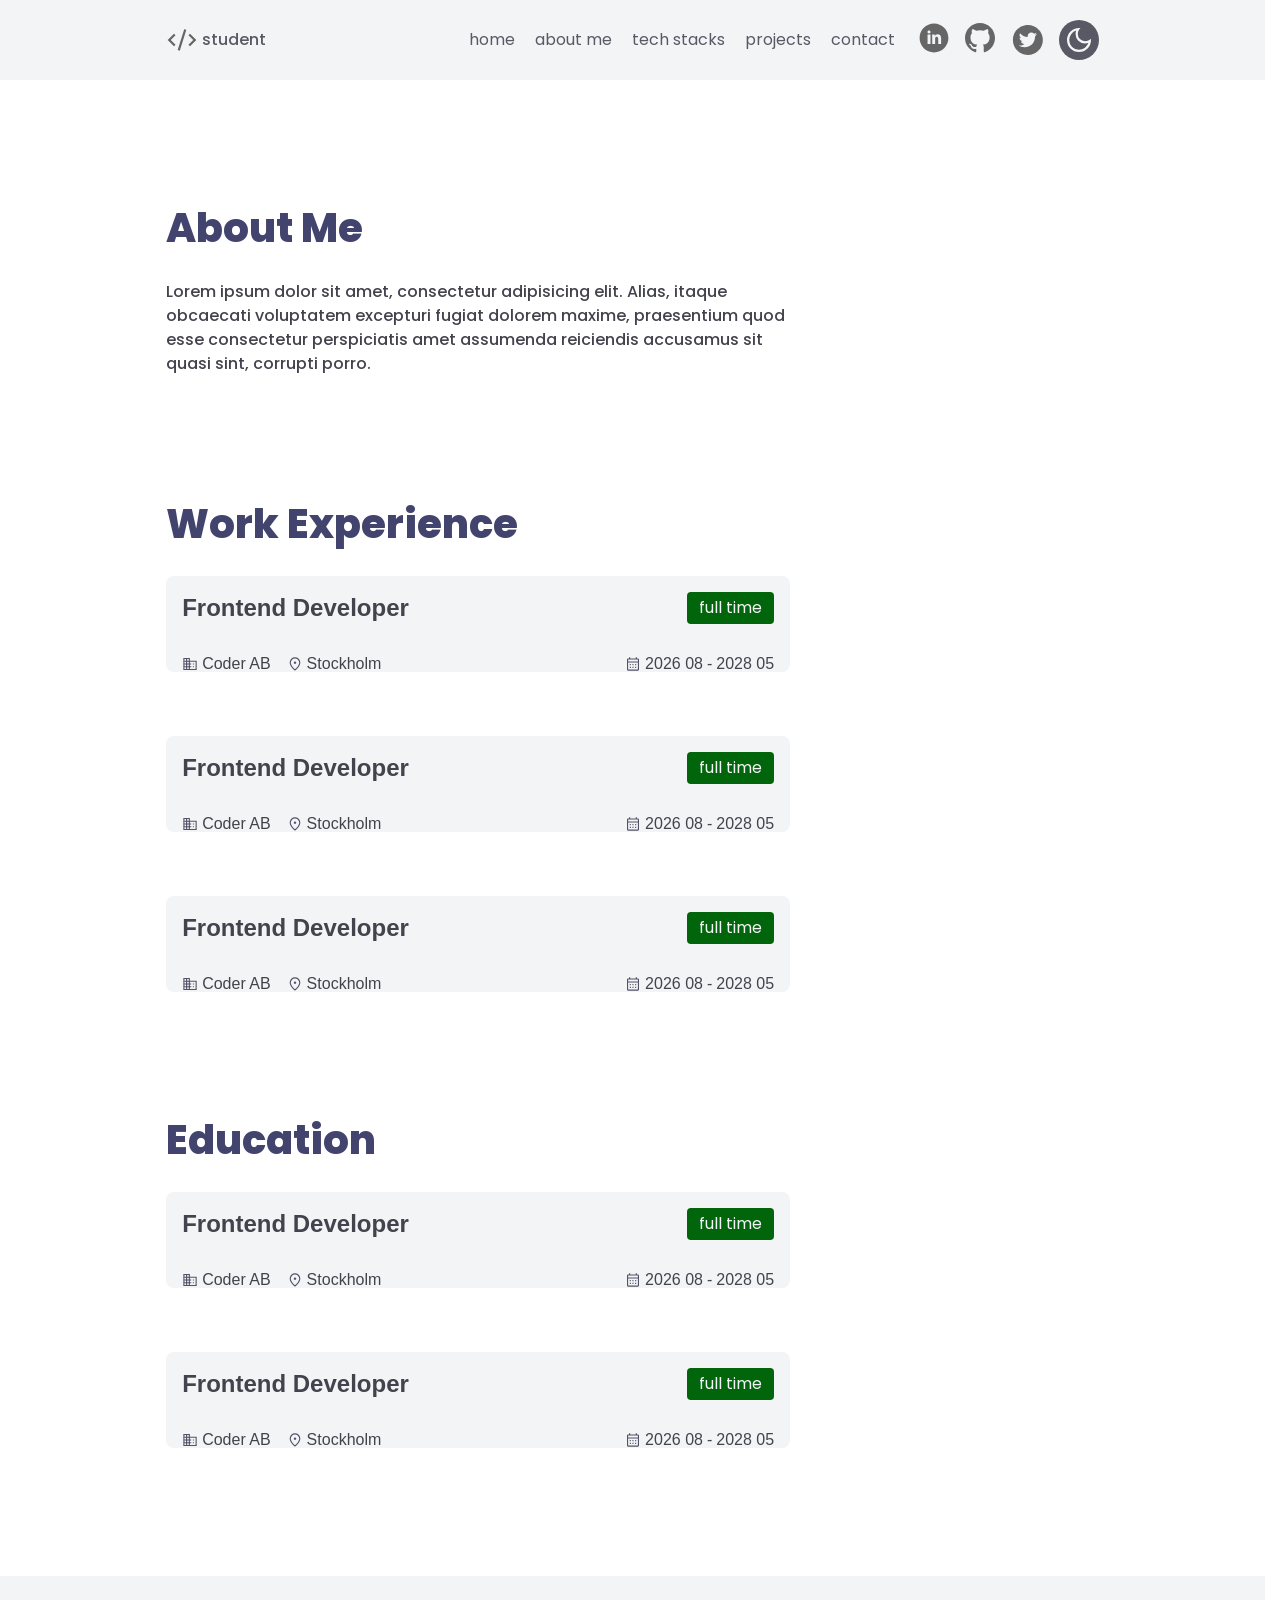
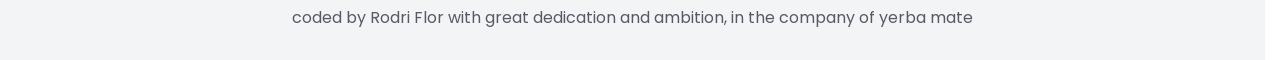
==== commit c1bebcae: "Created a dark mode using an input button and added some animations to the pages." ====
--- a/about.html
+++ b/about.html
@@ -17,6 +17,7 @@
     <title> Portfolio Task </title>
 </head>
 <body>
+    <input type="checkbox" id="theme-toggle">
     
     <header>
         <div class="head-container">
@@ -68,9 +69,9 @@
 
             <!-- toggle buttons -->
             <div class="header-toggle-box">
-                <button aria-label="toggle to dark/light mode">
-                    <img src="./img/icon/moon-light-icon.svg" alt="" aria-hidden="true"> 
-                </button>
+                <label for="theme-toggle" class="toggle-label" aria-label="toggle to dark/light mode">
+                    <!-- <img src="./img/icon/moon-light-icon.svg" alt="" aria-hidden="true"> 
+                </label> -->
                 <button class="drop-none" aria-label="toggle to open/close the dropmenu" popovertarget="drop-menu">
                     <img src="./img/icon/menu-light-icon.svg" alt="" aria-hidden="true">
                 </button>
@@ -160,7 +161,58 @@
                                 facilis odit nisi modi voluptates magnam amet rem distinctio tempora.
                             </p>
                         </details>
-
+                    </li>
+                    <li> 
+                        <details class="task">
+                            <summary>
+                                <span class="task-top">
+                                    <span class="task-title"> Frontend Developer </span>
+                                    <span class="task-period"> full time </span>
+                                </span>
+                                <span class="task-details">
+                                    <span class="task-adress">
+                                        <span><img src="./img/icon/building-dark-icon.svg" alt=""> Coder AB </span>
+                                        <span><img src="./img/icon/location-dark-icon.svg" alt=""> Stockholm </span>
+                                    </span>
+                                    <span class="task-date">
+                                        <img src="./img/icon/calendar-dark-icon.svg" alt="">
+                                        <time datetime="2026-08"> 2026 08 </time> -
+                                        <time datetime="2028-05"> 2028 05 </time>
+                                    </span>
+                                </span>
+                            </summary>
+                            <p class="task-info">
+                                Lorem ipsum dolor sit amet consectetur adipisicing elit. 
+                                Officia temporibus quaerat cumque labore iste consequatur laboriosam hic inventore in iusto, 
+                                facilis odit nisi modi voluptates magnam amet rem distinctio tempora.
+                            </p>
+                        </details>
+                    </li>
+                    <li> 
+                        <details class="task">
+                            <summary>
+                                <span class="task-top">
+                                    <span class="task-title"> Frontend Developer </span>
+                                    <span class="task-period"> full time </span>
+                                </span>
+                                <span class="task-details">
+                                    <span class="task-adress">
+                                        <span><img src="./img/icon/building-dark-icon.svg" alt=""> Coder AB </span>
+                                        <span><img src="./img/icon/location-dark-icon.svg" alt=""> Stockholm </span>
+                                    </span>
+                                    <span class="task-date">
+                                        <img src="./img/icon/calendar-dark-icon.svg" alt="">
+                                        <time datetime="2026-08"> 2026 08 </time> -
+                                        <time datetime="2028-05"> 2028 05 </time>
+                                    </span>
+                                </span>
+                            </summary>
+                            <p class="task-info">
+                                Lorem ipsum dolor sit amet consectetur adipisicing elit. 
+                                Officia temporibus quaerat cumque labore iste consequatur laboriosam hic inventore in iusto, 
+                                facilis odit nisi modi voluptates magnam amet rem distinctio tempora.
+                            </p>
+                        </details>
                     </li>
                 </ul>
             </section>
@@ -194,6 +246,32 @@
                             </p>
                         </details>
 
+                    </li>
+                    <li> 
+                        <details class="task">
+                            <summary>
+                                <span class="task-top">
+                                    <span class="task-title"> Frontend Developer </span>
+                                    <span class="task-period"> full time </span>
+                                </span>
+                                <span class="task-details">
+                                    <span class="task-adress">
+                                        <span><img src="./img/icon/building-dark-icon.svg" alt=""> Coder AB </span>
+                                        <span><img src="./img/icon/location-dark-icon.svg" alt=""> Stockholm </span>
+                                    </span>
+                                    <span class="task-date">
+                                        <img src="./img/icon/calendar-dark-icon.svg" alt="">
+                                        <time datetime="2026-08"> 2026 08 </time> -
+                                        <time datetime="2028-05"> 2028 05 </time>
+                                    </span>
+                                </span>
+                            </summary>
+                            <p class="task-info">
+                                Lorem ipsum dolor sit amet consectetur adipisicing elit. 
+                                Officia temporibus quaerat cumque labore iste consequatur laboriosam hic inventore in iusto, 
+                                facilis odit nisi modi voluptates magnam amet rem distinctio tempora.
+                            </p>
+                        </details>
                     </li>
                 </ul>
             </section>
--- a/css/base.css
+++ b/css/base.css
@@ -4,11 +4,11 @@
 
     /* header/nav */
     --header-con:   #F3F4F6; 
-    --nav-link:     #707080; /* #666666 */
-    --nav-button:   #707080;
+    --nav-link:     #595966; /* #666666 */
+    --nav-button:   #595966;
     --nav-menu:     #F3F4F6;
     --foot-con:     #F3F4F6;
-    --foot-p:       #707080;
+    --foot-p:       #595966;
 
     /* home */
     --home-titel:   #42446E;
@@ -16,30 +16,29 @@
 
     /* about */
     --about-title:  #42446E;
-    --about-p:      #707080;
+    --about-p:      #43434D;
     --about-list:   #F3F4F6;
-    --ab-list-titel:#707080;
+    --ab-list-titel:#43434D;
     --ab-list-p:    #F3F4F6; /* #3D3F66 */
     --ab-list-ps:   #43434D; /* #A7A7A7 */
     --ab-list-box:  #01660B; /* #D7FFE0 */
     --ab-list-boxp: #F3F4F6; /* #161627 #018C0F */
-    --ab-list-bdr:  #858599;
+    --ab-list-bdr:  #076D99;
     --ab-task-info: #076D99;
 
     /* tech */
     --tech-title:   #42446E;
-    --tech-p:       #3D3F66;
+    --tech-p:       #43434D;
     --tech-bframe:  #F3F4F6;
 
     /* projects */
     --project-title:#42446E;
-    --project-p:    #3D3F66;
+    --project-p:    #43434D;
     --project-card: #F3F4F6;
-    --pr-card-title:#42446E; /* 000000 */
-    --pr-card-p:    #3D3F66;
+    --pr-card-title:#43434D; /* 000000 */
+    --pr-card-p:    #43434D;
     --pr-card-foot: #43434D;
-    --pr-card-link: #42446E;
-    --pr-card-bdr:  #858599;
+    --pr-card-link: #43434D;
 
     /* contact */
     --contact-title: #42446E;
@@ -47,6 +46,72 @@
 
 }
 
+
+#theme-toggle:checked ~ * {
+    /* color theme */
+    --surface:      #101019 ;
+
+    /* header/nav */
+    --header-con:   #181825;
+    --nav-link:     #868699; 
+    --nav-button:   #595966;
+    --nav-menu:     #181825;
+    --foot-con:     #181825;
+    --foot-p:       #868699;
+
+    /* home */
+    --home-titel:   #F3F4F6;    
+
+    /* about */
+    --about-title:  #F3F4F6;
+    --about-p:      #868699;
+    --about-list:   #181825;
+    --ab-list-titel:#868699;
+    --ab-list-ps:   #858599;
+
+    /* tech */
+    --tech-title:   #F3F4F6;   
+    --tech-p:       #868699;
+    --tech-bframe:  #181825; 
+
+    /* project */
+    --project-title:#F3F4F6;
+    --project-p:    #868699;
+    --project-card: #181825;
+    --pr-card-title:#F3F4F6;
+    --pr-card-p:    #868699;
+    --pr-card-foot: #868699;
+    --pr-card-link: #F3F4F6;
+
+    /* contact */
+    --contact-title: #F3F4F6;
+    --contact-p:     #0A92CC;
+
+    
+    animation: showColors 0.5s ease;
+}
+
+@keyframes showColors {
+        from {
+            opacity: 0;
+        }
+    }
+
+.toggle-label::after {
+    content: "";
+    width: 2rem; height: 2rem; 
+        background-image: url(/img/icon/moon-light-icon.svg);
+        background-size: cover;
+        background-position: center;
+}
+
+#theme-toggle:checked ~ * .toggle-label::after {
+    background-image: url(/img/icon/sun-icon.svg);
+}
+
+#theme-toggle {
+    display: none;
+}
 
 
 /*** 2. RESET ***/
@@ -130,21 +195,22 @@
 
     .nav-page-list {
         display: flex;
+        column-gap: .25rem;
+    }
+
+    .nav-social-list {
+        display: flex;
         column-gap: 1rem;
     }
 
-    .nav-social-list {
-        display: flex;
-        column-gap: 1rem;
-    }
-
 
     #drop-menu {
+        position: static;
         border: none;
         width: 100%;
         top: 4rem;
             background-color: var(--nav-menu);
-        }
+    }
 
 
     .drop-social-list {
@@ -181,15 +247,35 @@
 }
 
 
-
 /* link */
-.drop-link, .nav-link { 
+.drop-link { 
     display: block;
     padding: 1rem 0;
         font-weight: 400;
         text-align: center;
         color: var(--nav-link);
 
+}
+
+.drop-link:hover {
+    color: #F3F4F6;
+    background-color: #076D99;
+}
+
+.nav-link { 
+    display: block;
+    padding: 1rem .5rem;
+    border-radius: .25rem;
+        font-weight: 400;
+        text-align: center;
+        color: var(--nav-link);
+    
+        transition: background-color 0.3s ease 0s;
+}
+
+.nav-link:hover {
+    color: #F3F4F6;
+    background-color: #076D99;
 }
 
 
@@ -208,15 +294,21 @@
     }
 }
 
+.brand-link:focus-visible, a:focus-visible {
+    outline: .25rem solid #01660B;
+}
+
 
 /* buttons/img */
-.header-toggle-box button {
+.header-toggle-box button,
+.header-toggle-box label {
     display: flex;
-    padding: .25rem;
+    align-items: center;
+    padding: .5rem;
     border: none;
     border-radius: 50%;
     cursor: pointer;
-
+    max-width: 2.5rem; max-height: 2.5rem;
         background-color: var(--nav-button);
 
     img {
@@ -265,9 +357,5 @@
 
 /* mobile */
 @media only screen and (min-width: 26.5625rem) {
-    header {
-
-
-
-    }
+
 } 
--- a/css/about.css
+++ b/css/about.css
@@ -1,11 +1,12 @@
 /*** 4. BLOCK ***/
 main {
-    padding: 4rem 0;
+    padding: 8rem 0;
+        background-color: var(--surface);
 
     .about-container {
         display: flex;
         flex-direction: column;
-        row-gap: 4em;
+        row-gap: 8em;
         max-width: 64rem;
         margin: 0 auto;
     }
@@ -51,17 +52,22 @@
 
 /* list */
 .task-list {
-    padding-top: 1rem;
-    border-radius: .5rem;
-    /* border: .1rem solid var(--ab-list-bdr); */
-        background-color: var(--about-list);
+    display: flex;
+    flex-direction: column;
+    row-gap: 4rem;
 
     .task {
         display: flex;
         flex-direction: column;
         row-gap: 1rem;
+        border-radius: .5rem;
+        overflow: hidden;
+        height: auto;
+            background-color: var(--about-list);
+            
+       animation: showList 3s ease;
     }
-    
+
     summary {
         display: flex;
         flex-direction: column;
@@ -73,7 +79,7 @@
         display: flex;
         flex-direction: column;
         row-gap: .25rem;
-        padding: 0 1rem;
+        padding: 1rem 1rem;
 
         .task-title {
                 font-size: clamp(1.25rem, 3vw, 1.5rem);
@@ -136,8 +142,17 @@
     }
 }
 
+.task:hover {
+    outline: .1rem solid var(--ab-list-bdr);
+    outline-offset: .5rem;
+}
 
-
+@keyframes showList {
+        from {
+            opacity: 0;
+            transform: translatex(12rem);
+        }
+    }
 
 
 /*** 6. RESPONSIVE ***/
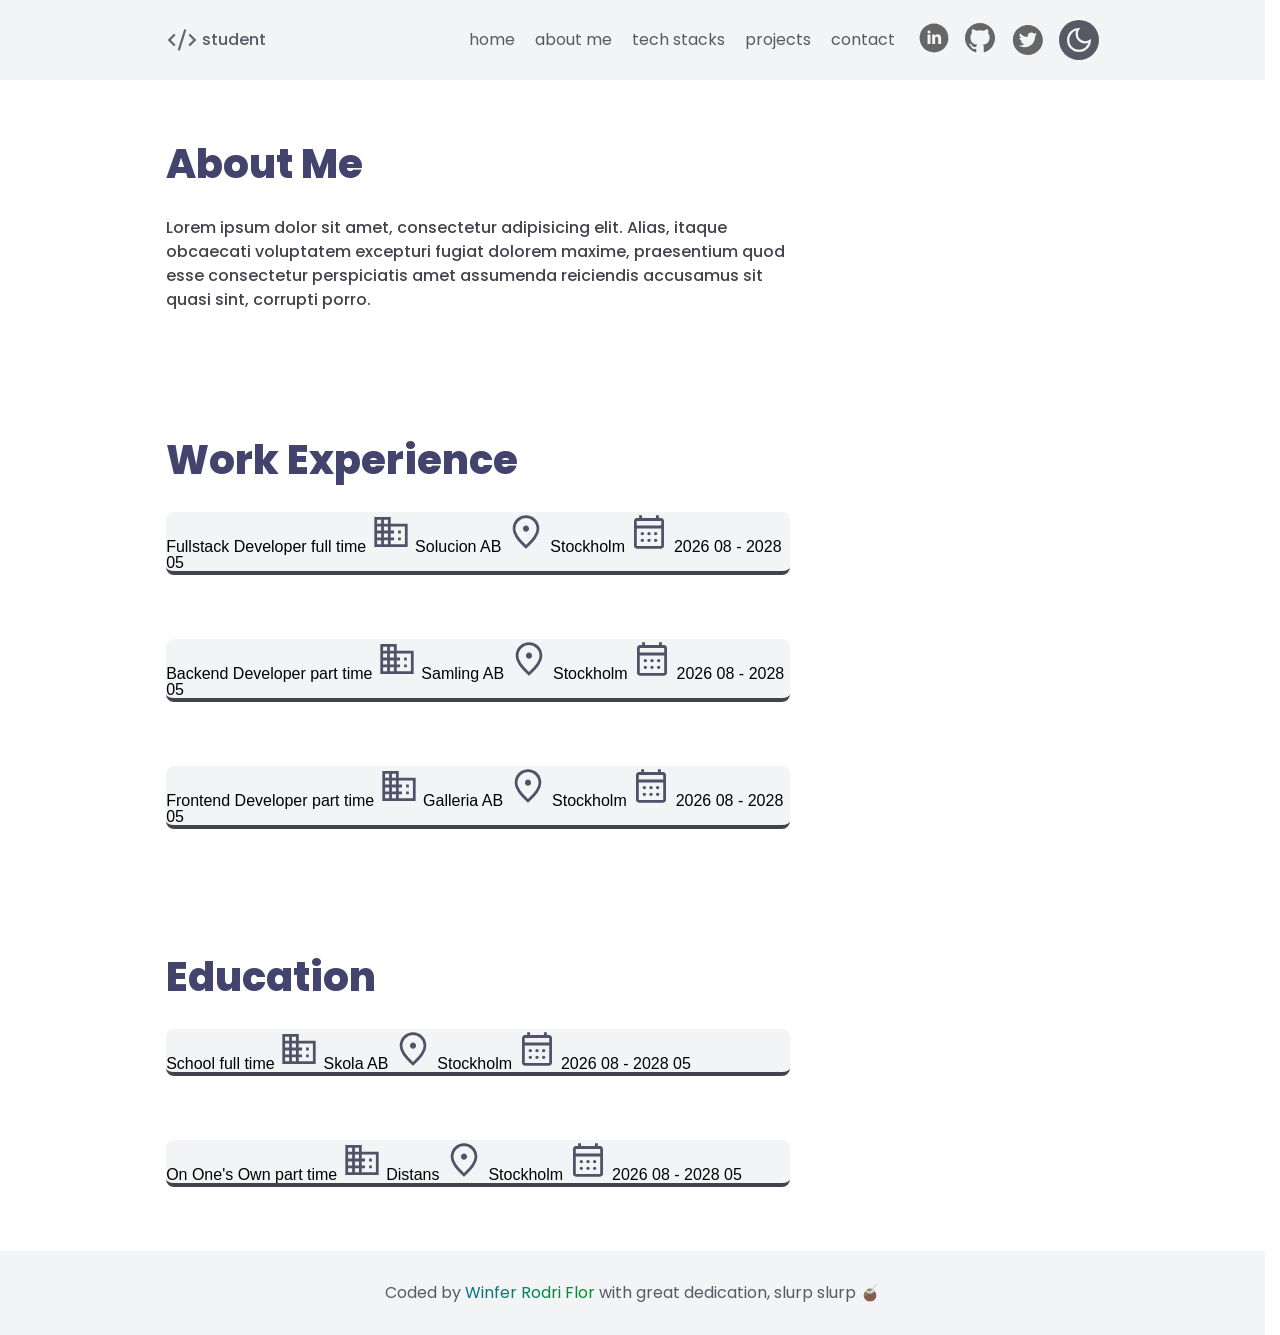
==== commit 884337c5: "Final Commit" ====
--- a/about.html
+++ b/about.html
@@ -17,6 +17,7 @@
     <title> Portfolio Task </title>
 </head>
 <body>
+    <!-- check the theme mode -->
     <input type="checkbox" id="theme-toggle">
     
     <header>
@@ -69,9 +70,9 @@
 
             <!-- toggle buttons -->
             <div class="header-toggle-box">
-                <label for="theme-toggle" class="toggle-label" aria-label="toggle to dark/light mode">
-                    <!-- <img src="./img/icon/moon-light-icon.svg" alt="" aria-hidden="true"> 
-                </label> -->
+                <label for="theme-toggle" class="toggle-label" tabindex="0">
+                    <!-- toggle to dark/light mode  -->
+                </label>
                 <button class="drop-none" aria-label="toggle to open/close the dropmenu" popovertarget="drop-menu">
                     <img src="./img/icon/menu-light-icon.svg" alt="" aria-hidden="true">
                 </button>
@@ -121,6 +122,7 @@
     </header>
 
     
+
     <main>
         <div class="about-container">
             <article>
@@ -140,64 +142,64 @@
                         <details class="task">
                             <summary>
                                 <span class="task-top">
+                                    <span class="task-title"> Fullstack Developer </span>
+                                    <span class="task-period"> full time </span>
+                                </span>
+                                <span class="task-details">
+                                    <span class="task-adress">
+                                        <span><img src="./img/icon/building-dark-icon.svg" alt=""> Solucion AB </span>
+                                        <span><img src="./img/icon/location-dark-icon.svg" alt=""> Stockholm </span>
+                                    </span>
+                                    <span class="task-date">
+                                        <img src="./img/icon/calendar-dark-icon.svg" alt="">
+                                        <time datetime="2026-08"> 2026 08 </time> -
+                                        <time datetime="2028-05"> 2028 05 </time>
+                                    </span>
+                                </span>
+                            </summary>
+                            <p class="task-info">
+                                Lorem ipsum dolor sit amet consectetur adipisicing elit. 
+                                Officia temporibus quaerat cumque labore iste consequatur laboriosam hic inventore in iusto, 
+                                facilis odit nisi modi voluptates magnam amet rem distinctio tempora.
+                            </p>
+                        </details>
+                    </li>
+                    <li> 
+                        <details class="task">
+                            <summary>
+                                <span class="task-top">
+                                    <span class="task-title"> Backend Developer </span>
+                                    <span class="task-period"> part time </span>
+                                </span>
+                                <span class="task-details">
+                                    <span class="task-adress">
+                                        <span><img src="./img/icon/building-dark-icon.svg" alt=""> Samling AB </span>
+                                        <span><img src="./img/icon/location-dark-icon.svg" alt=""> Stockholm </span>
+                                    </span>
+                                    <span class="task-date">
+                                        <img src="./img/icon/calendar-dark-icon.svg" alt="">
+                                        <time datetime="2026-08"> 2026 08 </time> -
+                                        <time datetime="2028-05"> 2028 05 </time>
+                                    </span>
+                                </span>
+                            </summary>
+                            <p class="task-info">
+                                Lorem ipsum dolor sit amet consectetur adipisicing elit. 
+                                Officia temporibus quaerat cumque labore iste consequatur laboriosam hic inventore in iusto, 
+                                facilis odit nisi modi voluptates magnam amet rem distinctio tempora.
+                            </p>
+                        </details>
+                    </li>
+                    <li> 
+                        <details class="task">
+                            <summary>
+                                <span class="task-top">
                                     <span class="task-title"> Frontend Developer </span>
-                                    <span class="task-period"> full time </span>
-                                </span>
-                                <span class="task-details">
-                                    <span class="task-adress">
-                                        <span><img src="./img/icon/building-dark-icon.svg" alt=""> Coder AB </span>
-                                        <span><img src="./img/icon/location-dark-icon.svg" alt=""> Stockholm </span>
-                                    </span>
-                                    <span class="task-date">
-                                        <img src="./img/icon/calendar-dark-icon.svg" alt="">
-                                        <time datetime="2026-08"> 2026 08 </time> -
-                                        <time datetime="2028-05"> 2028 05 </time>
-                                    </span>
-                                </span>
-                            </summary>
-                            <p class="task-info">
-                                Lorem ipsum dolor sit amet consectetur adipisicing elit. 
-                                Officia temporibus quaerat cumque labore iste consequatur laboriosam hic inventore in iusto, 
-                                facilis odit nisi modi voluptates magnam amet rem distinctio tempora.
-                            </p>
-                        </details>
-                    </li>
-                    <li> 
-                        <details class="task">
-                            <summary>
-                                <span class="task-top">
-                                    <span class="task-title"> Frontend Developer </span>
-                                    <span class="task-period"> full time </span>
-                                </span>
-                                <span class="task-details">
-                                    <span class="task-adress">
-                                        <span><img src="./img/icon/building-dark-icon.svg" alt=""> Coder AB </span>
-                                        <span><img src="./img/icon/location-dark-icon.svg" alt=""> Stockholm </span>
-                                    </span>
-                                    <span class="task-date">
-                                        <img src="./img/icon/calendar-dark-icon.svg" alt="">
-                                        <time datetime="2026-08"> 2026 08 </time> -
-                                        <time datetime="2028-05"> 2028 05 </time>
-                                    </span>
-                                </span>
-                            </summary>
-                            <p class="task-info">
-                                Lorem ipsum dolor sit amet consectetur adipisicing elit. 
-                                Officia temporibus quaerat cumque labore iste consequatur laboriosam hic inventore in iusto, 
-                                facilis odit nisi modi voluptates magnam amet rem distinctio tempora.
-                            </p>
-                        </details>
-                    </li>
-                    <li> 
-                        <details class="task">
-                            <summary>
-                                <span class="task-top">
-                                    <span class="task-title"> Frontend Developer </span>
-                                    <span class="task-period"> full time </span>
-                                </span>
-                                <span class="task-details">
-                                    <span class="task-adress">
-                                        <span><img src="./img/icon/building-dark-icon.svg" alt=""> Coder AB </span>
+                                    <span class="task-period"> part time </span>
+                                </span>
+                                <span class="task-details">
+                                    <span class="task-adress">
+                                        <span><img src="./img/icon/building-dark-icon.svg" alt=""> Galleria AB </span>
                                         <span><img src="./img/icon/location-dark-icon.svg" alt=""> Stockholm </span>
                                     </span>
                                     <span class="task-date">
@@ -216,6 +218,7 @@
                     </li>
                 </ul>
             </section>
+
 
             <section aria-labelledby="education">
                 <h2> Education </h2>
@@ -224,39 +227,39 @@
                         <details class="task">
                             <summary>
                                 <span class="task-top">
-                                    <span class="task-title"> Frontend Developer </span>
+                                    <span class="task-title"> School </span>
                                     <span class="task-period"> full time </span>
                                 </span>
                                 <span class="task-details">
                                     <span class="task-adress">
-                                        <span><img src="./img/icon/building-dark-icon.svg" alt=""> Coder AB </span>
-                                        <span><img src="./img/icon/location-dark-icon.svg" alt=""> Stockholm </span>
-                                    </span>
-                                    <span class="task-date">
-                                        <img src="./img/icon/calendar-dark-icon.svg" alt="">
-                                        <time datetime="2026-08"> 2026 08 </time> -
-                                        <time datetime="2028-05"> 2028 05 </time>
-                                    </span>
-                                </span>
-                            </summary>
-                            <p class="task-info">
-                                Lorem ipsum dolor sit amet consectetur adipisicing elit. 
-                                Officia temporibus quaerat cumque labore iste consequatur laboriosam hic inventore in iusto, 
-                                facilis odit nisi modi voluptates magnam amet rem distinctio tempora.
-                            </p>
-                        </details>
-
-                    </li>
-                    <li> 
-                        <details class="task">
-                            <summary>
-                                <span class="task-top">
-                                    <span class="task-title"> Frontend Developer </span>
-                                    <span class="task-period"> full time </span>
-                                </span>
-                                <span class="task-details">
-                                    <span class="task-adress">
-                                        <span><img src="./img/icon/building-dark-icon.svg" alt=""> Coder AB </span>
+                                        <span><img src="./img/icon/building-dark-icon.svg" alt=""> Skola AB </span>
+                                        <span><img src="./img/icon/location-dark-icon.svg" alt=""> Stockholm </span>
+                                    </span>
+                                    <span class="task-date">
+                                        <img src="./img/icon/calendar-dark-icon.svg" alt="">
+                                        <time datetime="2026-08"> 2026 08 </time> -
+                                        <time datetime="2028-05"> 2028 05 </time>
+                                    </span>
+                                </span>
+                            </summary>
+                            <p class="task-info">
+                                Lorem ipsum dolor sit amet consectetur adipisicing elit. 
+                                Officia temporibus quaerat cumque labore iste consequatur laboriosam hic inventore in iusto, 
+                                facilis odit nisi modi voluptates magnam amet rem distinctio tempora.
+                            </p>
+                        </details>
+
+                    </li>
+                    <li> 
+                        <details class="task">
+                            <summary>
+                                <span class="task-top">
+                                    <span class="task-title"> On One's Own  </span>
+                                    <span class="task-period"> part time </span>
+                                </span>
+                                <span class="task-details">
+                                    <span class="task-adress">
+                                        <span><img src="./img/icon/building-dark-icon.svg" alt=""> Distans </span>
                                         <span><img src="./img/icon/location-dark-icon.svg" alt=""> Stockholm </span>
                                     </span>
                                     <span class="task-date">
@@ -279,12 +282,12 @@
     </main>
 
 
+    
     <footer>
         <div class="foot-container">
             <p class="foot-p"> 
-                coded by Rodri Flor with great 
-                dedication and ambition, in the 
-                company of yerba mate 
+                Coded by <span class="coder-mini-name"> Winfer Rodri Flor </span> 
+                with great dedication, slurp slurp 🧉
             </p>
         </div>
     </footer>
--- a/css/base.css
+++ b/css/base.css
@@ -46,7 +46,6 @@
 
 }
 
-
 #theme-toggle:checked ~ * {
     /* color theme */
     --surface:      #101019 ;
@@ -86,17 +85,20 @@
     /* contact */
     --contact-title: #F3F4F6;
     --contact-p:     #0A92CC;
-
     
+
     animation: showColors 0.5s ease;
 }
 
 @keyframes showColors {
-        from {
-            opacity: 0;
-        }
-    }
-
+    from {
+        opacity: 0;
+    }
+}
+
+
+
+/* theme mode toggle */
 .toggle-label::after {
     content: "";
     width: 2rem; height: 2rem; 
@@ -114,6 +116,20 @@
 }
 
 
+
+/* stop the animation and transition */
+@media (prefers-reduced-motion: reduce) {
+  *,
+  *::before,
+  *::after {
+    animation: 0ms !important;
+    transition: 0ms !important;
+  }
+}
+
+
+
+
 /*** 2. RESET ***/
 * {
 /* removes spaces that are already present on a newly opened web page */
@@ -132,6 +148,20 @@
 
 /* removes the underline, which is the default. */
 a { text-decoration: none; }
+
+
+a:focus, button:focus, label:focus, details:focus {
+    outline: none;
+}  
+
+/* Keyboard navigation displays a clear outline */
+a:focus-visible, button:focus-visible, label:focus-visible, details:focus-visible {
+    border-radius: .25rem;
+    outline: .25rem solid var(--nav-link);
+    outline-offset: .5rem;
+}  
+
+
 
 
 
@@ -149,7 +179,7 @@
 
 
 body {
-        /* standard font pack for the whole project */
+        /* standard pack for the whole project */
         font-family:        "Poppins", sans-serif;
         font-size:          1rem;
         font-weight:        300;
@@ -205,13 +235,18 @@
 
 
     #drop-menu {
-        position: static;
         border: none;
         width: 100%;
         top: 4rem;
             background-color: var(--nav-menu);
-    }
-
+            position: static;
+            opacity: 0;
+            transition: opacity 0.3s, overlay 0.3s allow-discrete, display 0.3s allow-discrete;
+    }
+
+    #drop-menu:popover-open {
+            opacity: 1;
+    }
 
     .drop-social-list {
         display: flex;
@@ -222,9 +257,6 @@
 }
 
 
-
-
-
 footer {
         background-color: var(--foot-con);
 
@@ -234,6 +266,7 @@
         padding: 2rem .5rem;
     }
 }
+
 
 
 
@@ -294,15 +327,12 @@
     }
 }
 
-.brand-link:focus-visible, a:focus-visible {
-    outline: .25rem solid #01660B;
-}
-
 
 /* buttons/img */
 .header-toggle-box button,
 .header-toggle-box label {
     display: flex;
+    justify-content: center;
     align-items: center;
     padding: .5rem;
     border: none;
@@ -318,6 +348,18 @@
 }
 
 
+/* coder */
+.coder-mini-name {
+        background: linear-gradient(
+            45deg, #076D99, #009911
+        );
+        background-clip: text;
+        color: transparent;
+}
+
+
+
+
 
 /*** 6. RESPONSIVE ***/
 /* laptop */
@@ -352,8 +394,13 @@
             display: none;
         }
 
-    }
-}
+        #drop-menu {
+            display: none;
+        }
+
+    }
+}
+
 
 /* mobile */
 @media only screen and (min-width: 26.5625rem) {
--- a/css/about.css
+++ b/css/about.css
@@ -1,6 +1,6 @@
 /*** 4. BLOCK ***/
 main {
-    padding: 8rem 0;
+    padding: 4rem 0;
         background-color: var(--surface);
 
     .about-container {
@@ -31,6 +31,7 @@
         }
     }
 }
+
 
 
 
@@ -57,15 +58,31 @@
     row-gap: 4rem;
 
     .task {
+        block-size: 0;
         display: flex;
         flex-direction: column;
         row-gap: 1rem;
+        border-bottom: .25rem solid var(--about-p);
         border-radius: .5rem;
         overflow: hidden;
         height: auto;
             background-color: var(--about-list);
             
-       animation: showList 3s ease;
+       animation: showList 3s ease-out;
+    }
+
+    details::details-content {
+        opacity: 0;
+        height: 0;
+        transition: 
+            height .3s ease-out, 
+            opacity .3s ease-out, 
+            content-visibility .3s ease-out allow-discrete;
+    }
+
+    details[open]::details-content {
+        opacity: 1;
+        height: auto;
     }
 
     summary {
@@ -78,7 +95,7 @@
     .task-top {
         display: flex;
         flex-direction: column;
-        row-gap: .25rem;
+        row-gap: 1rem;
         padding: 1rem 1rem;
 
         .task-title {
@@ -101,14 +118,14 @@
     .task-details {
         display: flex;
         flex-direction: column;
-        row-gap: .25rem;
+        row-gap: .5rem;
         padding: 0 1rem;
     }
 
     .task-adress {
         display: flex;
         flex-direction: column;
-        row-gap: .25rem;
+        row-gap: .5rem;
 
         span {
             display: flex;
@@ -148,11 +165,13 @@
 }
 
 @keyframes showList {
-        from {
-            opacity: 0;
-            transform: translatex(12rem);
-        }
-    }
+    from {
+        opacity: 0;
+        transform: translateX(3rem);
+    }
+}
+
+
 
 
 /*** 6. RESPONSIVE ***/
